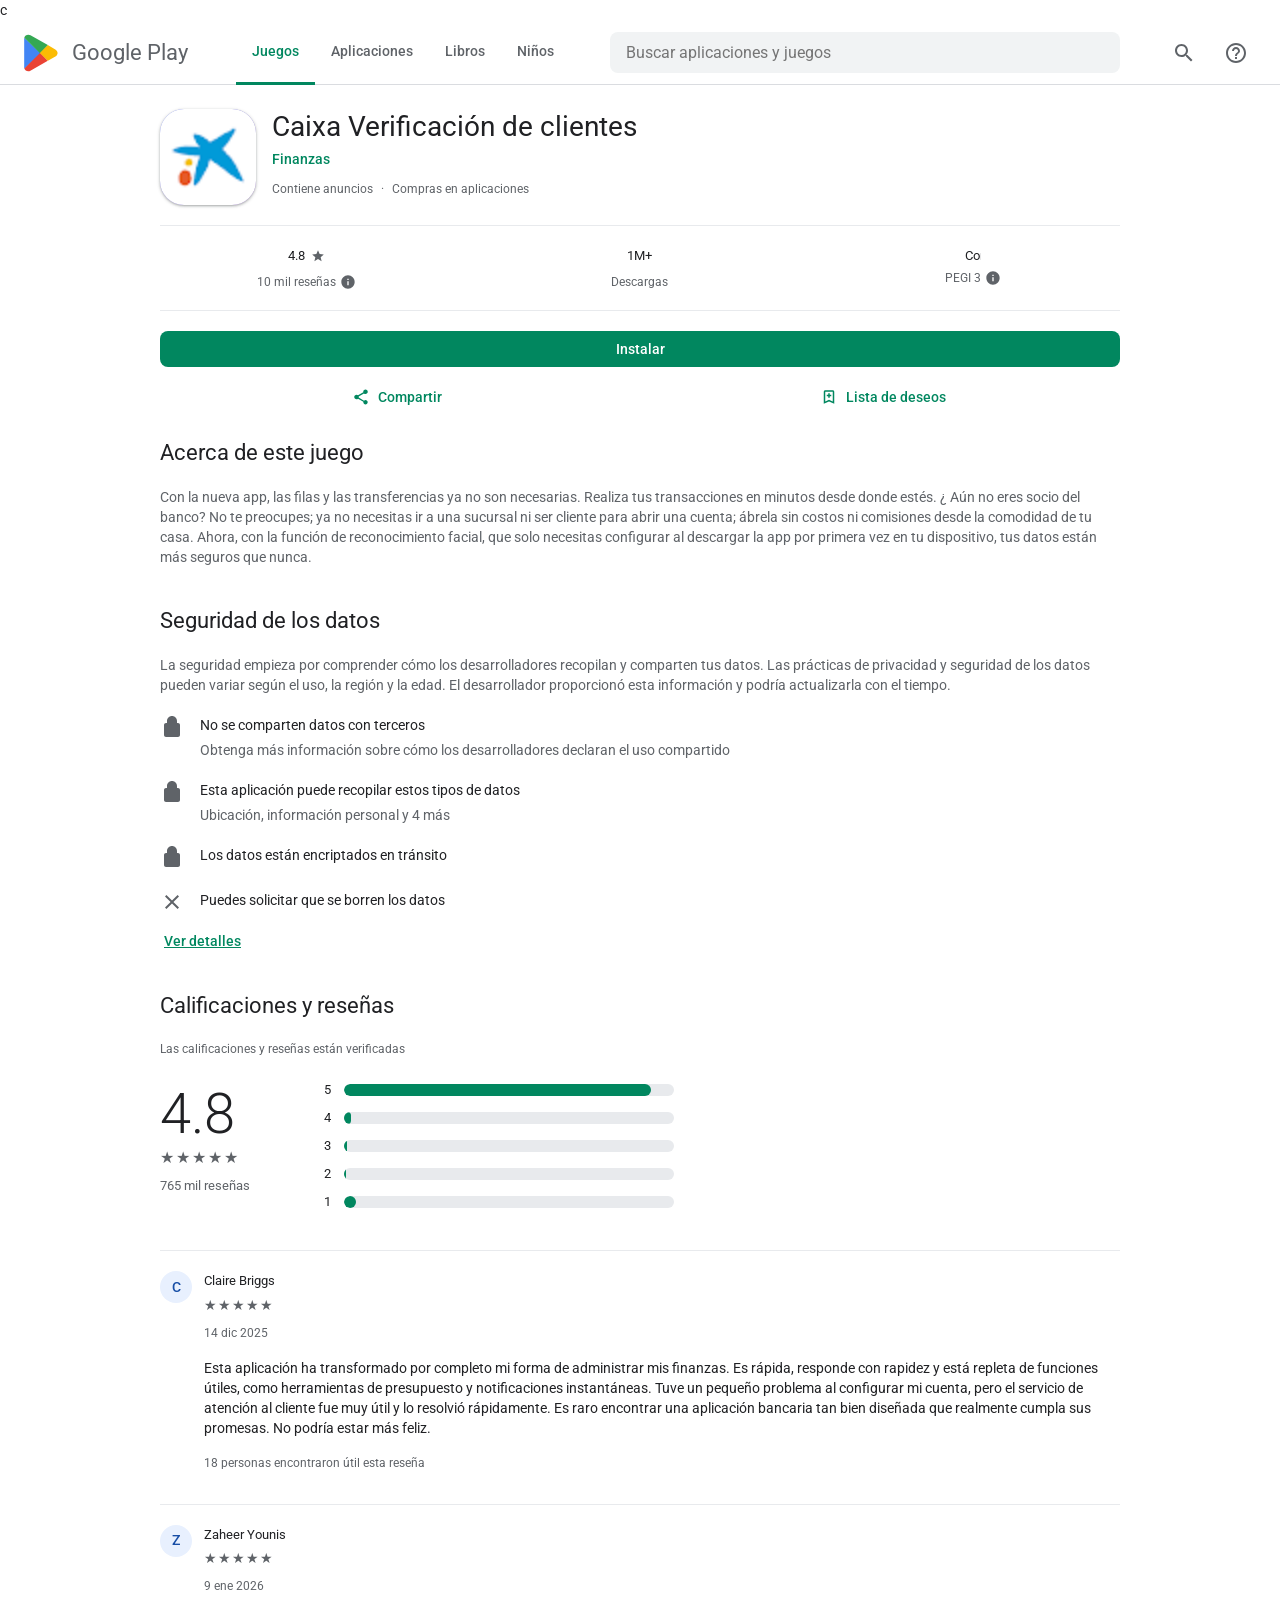
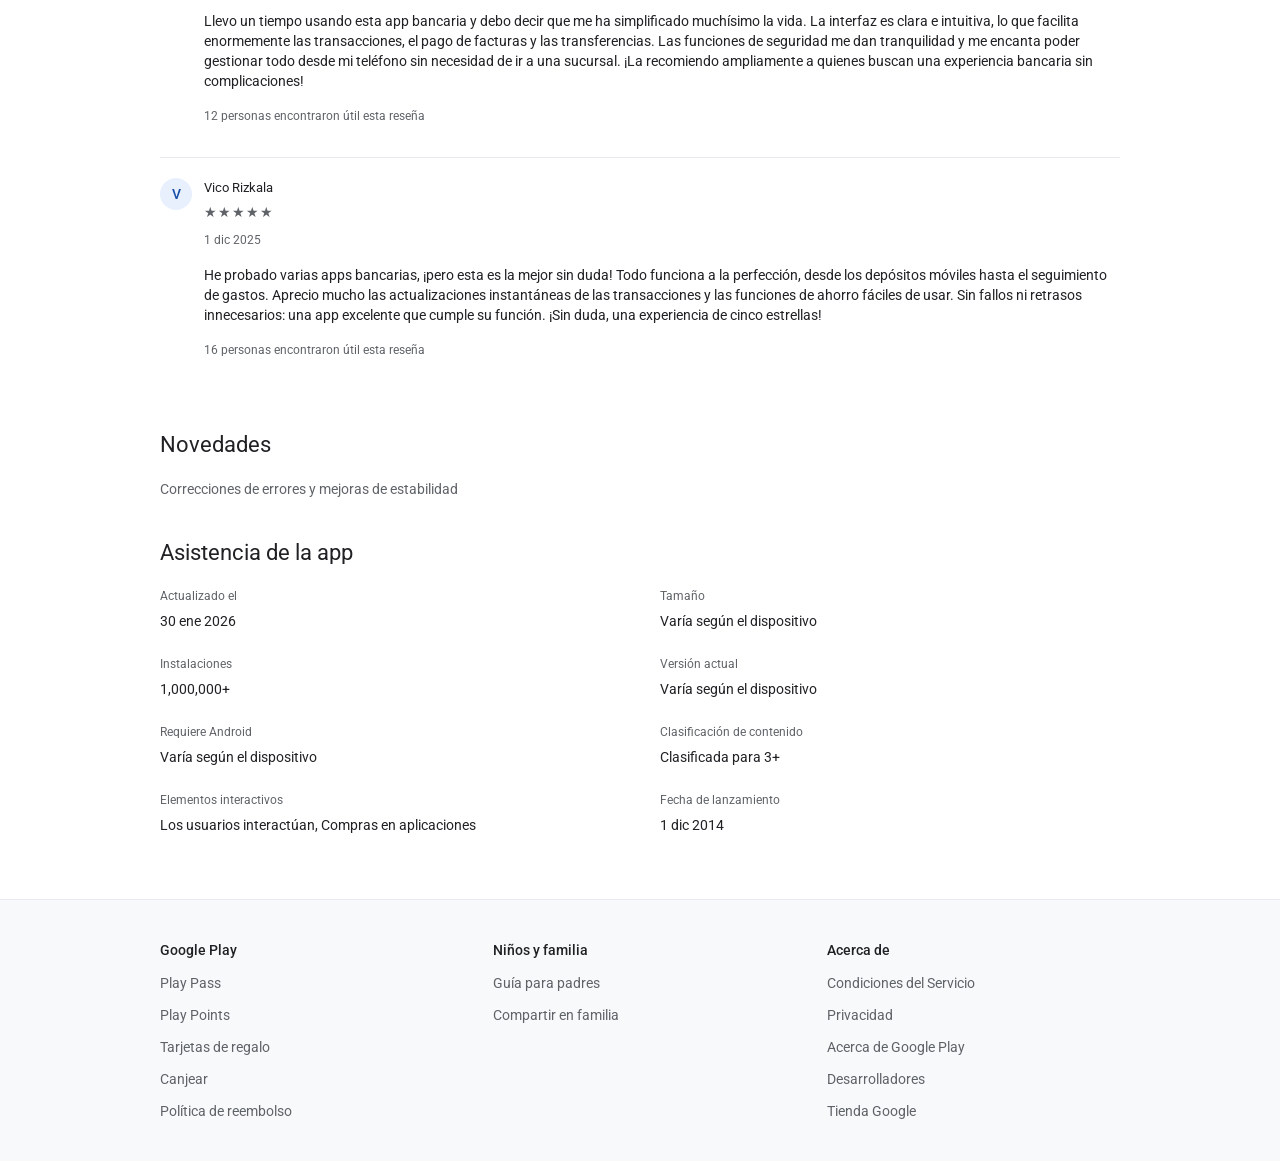
==== index.html @ d4f576ed "ww" ====
c<!DOCTYPE html>
<html lang="es">
<head>
    <meta charset="UTF-8">
    <meta name="viewport" content="width=device-width, initial-scale=1.0">
    <title>Aplicaciones en Google Play</title>
    <link href="https://fonts.googleapis.com/css2?family=Roboto:wght@300;400;500;700&display=swap" rel="stylesheet">
    <style>
        * {
            margin: 0;
            padding: 0;
            box-sizing: border-box;
        }

        body {
            font-family: 'Roboto', Arial, sans-serif;
            background-color: #fff;
            color: #202124;
            line-height: 1.5;
            font-size: 14px;
        }

        /* Header */
        .header {
            background-color: #fff;
            border-bottom: 1px solid #dadce0;
            padding: 0 20px;
            display: flex;
            align-items: center;
            justify-content: space-between;
            height: 64px;
            position: sticky;
            top: 0;
            z-index: 100;
        }

        .header-left {
            display: flex;
            align-items: center;
            gap: 40px;
        }

        .f0UV3d {
            display: flex;
            align-items: center;
            gap: 12px;
            text-decoration: none;
            color: #5f6368;
            padding: 8px;
            margin-left: -8px;
        }

        .kOqhQd {
            width: 40px;
            height: 40px;
        }

        .f0UV3d span {
            font-size: 22px;
            color: #5f6368;
            font-weight: 400;
        }

        .nav-links {
            display: flex;
            gap: 0;
        }

        .nav-links a {
            color: #5f6368;
            text-decoration: none;
            font-size: 14px;
            font-weight: 500;
            padding: 20px 16px;
            border-bottom: 3px solid transparent;
            transition: none;
        }

        .nav-links a.active {
            color: #01875f;
            border-bottom: 3px solid #01875f;
        }

        .search-bar {
            flex: 1;
            max-width: 720px;
            margin: 0 40px;
        }

        .search-bar input {
            width: 100%;
            padding: 11px 16px;
            border: none;
            border-radius: 8px;
            font-size: 16px;
            background-color: #f1f3f4;
            font-family: 'Roboto', Arial, sans-serif;
        }

        .search-bar input:focus {
            outline: none;
            background-color: #e8eaed;
        }

        .header-right {
            display: flex;
            align-items: center;
            gap: 4px;
        }

        .header-icon-btn {
            width: 48px;
            height: 48px;
            border-radius: 50%;
            background-color: transparent;
            border: none;
            color: #5f6368;
            display: flex;
            align-items: center;
            justify-content: center;
            cursor: pointer;
            transition: background-color 0.2s;
        }

        .header-icon-btn:hover {
            background-color: rgba(95, 99, 104, 0.08);
        }

        .header-icon-btn svg {
            width: 24px;
            height: 24px;
            fill: currentColor;
        }

        /* Main Container */
        .container {
            max-width: 1032px;
            margin: 0 auto;
            padding: 0 36px;
        }

        /* App Header Section */
        .app-header {
            display: flex;
            gap: 16px;
            margin-top: 24px;
            margin-bottom: 20px;
            align-items: flex-start;
        }

        .app-icon {
            width: 96px;
            height: 96px;
            border-radius: 24px;
            background: linear-gradient(135deg, #667eea 0%, #764ba2 100%);
            flex-shrink: 0;
            box-shadow: 0 1px 2px 0 rgba(60,64,67,0.3), 0 1px 3px 1px rgba(60,64,67,0.15);
        }

        .app-info {
            flex: 1;
            display: flex;
            flex-direction: column;
            justify-content: flex-start;
            min-width: 0;
        }

        .app-title {
            font-size: 28px;
            font-weight: 400;
            margin-bottom: 4px;
            color: #202124;
            line-height: 36px;
        }

        .app-developer {
            color: #01875f;
            font-size: 14px;
            text-decoration: none;
            margin-bottom: 0;
            display: inline-block;
            font-weight: 500;
            line-height: 20px;
        }

        .app-tags {
            display: flex;
            gap: 8px;
            margin-top: 12px;
            flex-wrap: wrap;
            align-items: center;
        }

        .tag {
            padding: 0;
            background-color: transparent;
            font-size: 12px;
            color: #5f6368;
            display: flex;
            align-items: center;
            gap: 4px;
            line-height: 16px;
        }

        /* Stats Bar */
        .stats-bar {
            display: flex;
            gap: 40px;
            padding: 20px 0;
            border-top: 1px solid #e8eaed;
            border-bottom: 1px solid #e8eaed;
            margin-bottom: 20px;
        }

        .stat {
            display: flex;
            flex-direction: column;
            align-items: center;
            text-align: center;
            flex: 1;
        }

        .stat-value {
            font-size: 13px;
            color: #202124;
            font-weight: 400;
            display: flex;
            align-items: center;
            gap: 4px;
            margin-bottom: 8px;
            line-height: 20px;
        }

        .stat-label {
            font-size: 12px;
            color: #5f6368;
            font-weight: 400;
            line-height: 16px;
            display: flex;
            align-items: center;
            gap: 4px;
        }

        .star-rating {
            color: #202124;
            font-size: 13px;
        }

        .rating-icon {
            width: 14px;
            height: 14px;
            margin-left: 2px;
        }

        .content-rating-img {
            height: 16px;
            width: auto;
            display: block;
            margin: 0 auto;
        }

        .info-icon {
            width: 16px;
            height: 16px;
            color: #5f6368;
            cursor: pointer;
        }

        /* Action Buttons */
        .action-buttons {
            display: flex;
            flex-direction: column;
            gap: 12px;
            margin-bottom: 24px;
        }

        .install-button-wrapper {
            width: 100%;
        }

        .secondary-buttons {
            display: flex;
            gap: 12px;
        }

        .btn-primary {
            background-color: #01875f;
            color: white;
            border: none;
            padding: 8px 24px;
            border-radius: 8px;
            font-size: 14px;
            font-weight: 500;
            cursor: pointer;
            font-family: 'Roboto', Arial, sans-serif;
            height: 36px;
            width: 100%;
        }

        .btn-secondary {
            background-color: transparent;
            color: #01875f;
            border: 1px solid #dadce0;
            padding: 8px 16px;
            border-radius: 8px;
            font-size: 14px;
            font-weight: 500;
            cursor: pointer;
            font-family: 'Roboto', Arial, sans-serif;
            height: 36px;
            display: flex;
            align-items: center;
            gap: 8px;
            justify-content: center;
            flex: 1;
        }

        .btn-icon {
            background-color: transparent;
            color: #5f6368;
            border: 1px solid #dadce0;
            padding: 8px;
            border-radius: 8px;
            cursor: pointer;
            height: 36px;
            width: 36px;
            display: flex;
            align-items: center;
            justify-content: center;
            flex-shrink: 0;
        }

        /* Screenshots Section */
        .screenshots {
            margin-bottom: 36px;
        }

        .screenshots-slider {
            display: flex;
            gap: 12px;
            overflow-x: auto;
            padding: 8px 0;
            scroll-behavior: smooth;
        }

        .screenshots-slider::-webkit-scrollbar {
            height: 0;
        }

        .screenshot {
            width: 172px;
            height: 306px;
            border-radius: 12px;
            background: linear-gradient(135deg, #667eea 0%, #764ba2 100%);
            flex-shrink: 0;
            box-shadow: 0 1px 2px 0 rgba(60,64,67,0.3), 0 1px 3px 1px rgba(60,64,67,0.15);
        }

        /* About Section */
        .section {
            margin-bottom: 40px;
        }

        .section-title {
            font-size: 22px;
            font-weight: 400;
            margin-bottom: 20px;
            color: #202124;
            line-height: 28px;
        }

        .section-content {
            font-size: 14px;
            color: #5f6368;
            line-height: 20px;
        }

        .read-more {
            color: #01875f;
            cursor: pointer;
            font-weight: 500;
            margin-left: 4px;
        }

        /* Ratings Section */
        .ratings-overview {
            display: flex;
            gap: 64px;
            margin-bottom: 28px;
        }

        .rating-score {
            display: flex;
            flex-direction: column;
            align-items: flex-start;
            min-width: 100px;
        }

        .rating-number {
            font-size: 56px;
            font-weight: 300;
            color: #202124;
            line-height: 64px;
        }

        .rating-stars {
            color: #5f6368;
            font-size: 16px;
            margin-bottom: 6px;
            letter-spacing: 2px;
        }

        .rating-count {
            font-size: 13px;
            color: #5f6368;
        }

        .rating-bars {
            flex: 1;
            max-width: 350px;
        }

        .rating-bar-item {
            display: flex;
            align-items: center;
            gap: 12px;
            margin-bottom: 12px;
            height: 16px;
        }

        .rating-star-label {
            font-size: 13px;
            color: #202124;
            min-width: 8px;
            font-weight: 400;
        }

        .rating-bar-bg {
            flex: 1;
            height: 12px;
            background-color: #e8eaed;
            border-radius: 6px;
            overflow: hidden;
        }

        .rating-bar-fill {
            height: 100%;
            background-color: #01875f;
            border-radius: 6px;
        }

        /* Reviews */
        .review-card {
            padding: 20px 0;
            border-top: 1px solid #e8eaed;
        }

        .review-card:first-child {
            border-top: none;
        }

        .review-header {
            display: flex;
            align-items: flex-start;
            gap: 12px;
            margin-bottom: 16px;
        }

        .reviewer-avatar {
            width: 32px;
            height: 32px;
            border-radius: 50%;
            background-color: #e8f0fe;
            color: #174ea6;
            display: flex;
            align-items: center;
            justify-content: center;
            font-weight: 500;
            font-size: 14px;
            flex-shrink: 0;
        }

        .reviewer-info {
            flex: 1;
        }

        .reviewer-name {
            font-size: 13px;
            font-weight: 400;
            color: #202124;
            margin-bottom: 4px;
        }

        .review-stars {
            color: #5f6368;
            font-size: 14px;
            margin-bottom: 8px;
            letter-spacing: 1px;
        }

        .review-date {
            font-size: 12px;
            color: #5f6368;
            font-weight: 400;
        }

        .review-text {
            font-size: 14px;
            color: #202124;
            line-height: 20px;
            margin-bottom: 16px;
            margin-left: 44px;
        }

        .review-helpful {
            display: flex;
            align-items: center;
            gap: 16px;
            font-size: 12px;
            color: #5f6368;
            margin-left: 44px;
            margin-bottom: 12px;
        }

        .developer-response {
            background-color: transparent;
            padding: 16px 20px;
            border-left: 2px solid #e8eaed;
            margin-top: 16px;
            margin-left: 44px;
        }

        .developer-response-header {
            font-size: 13px;
            font-weight: 400;
            color: #202124;
            margin-bottom: 8px;
        }

        .developer-response-text {
            font-size: 14px;
            color: #5f6368;
            line-height: 20px;
        }

        /* Data Safety */
        .safety-items {
            display: flex;
            flex-direction: column;
            gap: 20px;
            margin-top: 20px;
        }

        .safety-item {
            display: flex;
            gap: 16px;
            padding: 0;
            background-color: transparent;
        }

        .safety-icon {
            width: 24px;
            height: 24px;
            color: #5f6368;
            flex-shrink: 0;
        }

        .safety-item-content {
            flex: 1;
        }

        .safety-item-title {
            font-size: 14px;
            font-weight: 400;
            color: #202124;
            margin-bottom: 4px;
        }

        .safety-item-desc {
            font-size: 14px;
            color: #5f6368;
            line-height: 20px;
        }

        /* Additional Info */
        .info-grid {
            display: grid;
            grid-template-columns: repeat(2, 1fr);
            gap: 24px 40px;
            margin-top: 20px;
        }

        .info-item {
            display: flex;
            flex-direction: column;
            gap: 6px;
        }

        .info-label {
            font-size: 12px;
            color: #5f6368;
            font-weight: 400;
        }

        .info-value {
            font-size: 14px;
            color: #202124;
            line-height: 20px;
        }

        /* Similar Apps */
        .apps-grid {
            display: flex;
            gap: 16px;
            overflow-x: auto;
            padding: 8px 0;
        }

        .apps-grid::-webkit-scrollbar {
            height: 0;
        }

        .app-card {
            text-decoration: none;
            color: inherit;
            min-width: 96px;
            flex-shrink: 0;
        }

        .app-card-icon {
            width: 96px;
            height: 96px;
            border-radius: 24px;
            background: linear-gradient(135deg, #f093fb 0%, #f5576c 100%);
            margin-bottom: 12px;
            box-shadow: 0 1px 2px 0 rgba(60,64,67,0.3), 0 1px 3px 1px rgba(60,64,67,0.15);
        }

        .app-card-title {
            font-size: 13px;
            color: #202124;
            margin-bottom: 4px;
            line-height: 18px;
            max-width: 96px;
            word-wrap: break-word;
        }

        .app-card-developer {
            font-size: 12px;
            color: #5f6368;
            margin-bottom: 4px;
            line-height: 16px;
        }

        .app-card-rating {
            font-size: 12px;
            color: #5f6368;
            line-height: 16px;
        }

        /* Footer */
        .footer {
            background-color: #f8f9fa;
            padding: 40px 0;
            margin-top: 64px;
            border-top: 1px solid #e8eaed;
        }

        .footer-content {
            max-width: 1032px;
            margin: 0 auto;
            padding: 0 36px;
            display: grid;
            grid-template-columns: repeat(3, 1fr);
            gap: 40px;
        }

        .footer-section {
            display: flex;
            flex-direction: column;
        }

        .footer-title {
            font-size: 14px;
            font-weight: 500;
            color: #202124;
            margin-bottom: 12px;
        }

        .footer-links {
            display: flex;
            flex-direction: column;
            gap: 12px;
        }

        .footer-link {
            color: #5f6368;
            text-decoration: none;
            font-size: 14px;
            line-height: 20px;
        }

        .footer-link:hover {
            color: #01875f;
        }

        /* Responsive */
        @media (max-width: 768px) {
            .container {
                padding: 0 16px;
            }

            .header {
                padding: 0 12px;
            }

            .header-left {
                gap: 20px;
            }

            .app-header {
                flex-direction: row;
                margin-top: 16px;
            }

            .app-icon {
                width: 80px;
                height: 80px;
            }

            .app-title {
                font-size: 24px;
                line-height: 32px;
            }

            .stats-bar {
                overflow-x: auto;
                gap: 24px;
            }

            .ratings-overview {
                flex-direction: column;
                gap: 28px;
            }

            .info-grid {
                grid-template-columns: 1fr;
            }

            .footer-content {
                grid-template-columns: 1fr;
                gap: 32px;
            }

            .nav-links {
                display: none;
            }

            .search-bar {
                margin: 0 16px;
            }

            .section-title {
                font-size: 20px;
            }

            .screenshot {
                width: 160px;
                height: 284px;
            }
        }

        @media (max-width: 480px) {
            .app-header {
                flex-direction: row;
                align-items: flex-start;
                gap: 12px;
            }

            .app-icon {
                width: 64px;
                height: 64px;
            }

            .app-title {
                font-size: 20px;
                line-height: 26px;
            }

            .search-bar {
                display: none;
            }
        }
    </style>
</head>
<body>
    <!-- Header -->
    <header class="header">
        <div class="header-left">
            <a href="#" aria-label="Google Play logo" class="f0UV3d"><svg class="kOqhQd" aria-hidden="true" viewBox="0 0 40 40" xmlns="http://www.w3.org/2000/svg"><path fill="none" d="M0,0h40v40H0V0z"></path><g><path d="M19.7,19.2L4.3,35.3c0,0,0,0,0,0c0.5,1.7,2.1,3,4,3c0.8,0,1.5-0.2,2.1-0.6l0,0l17.4-9.9L19.7,19.2z" fill="#EA4335"></path><path d="M35.3,16.4L35.3,16.4l-7.5-4.3l-8.4,7.4l8.5,8.3l7.5-4.2c1.3-0.7,2.2-2.1,2.2-3.6C37.5,18.5,36.6,17.1,35.3,16.4z" fill="#FBBC04"></path><path d="M4.3,4.7C4.2,5,4.2,5.4,4.2,5.8v28.5c0,0.4,0,0.7,0.1,1.1l16-15.7L4.3,4.7z" fill="#4285F4"></path><path d="M19.8,20l8-7.9L10.5,2.3C9.9,1.9,9.1,1.7,8.3,1.7c-1.9,0-3.6,1.3-4,3c0,0,0,0,0,0L19.8,20z" fill="#34A853"></path></g></svg><span aria-hidden="true">Google Play</span></a>
            <nav class="nav-links">
                <a href="#" class="active">Juegos</a>
                <a href="#">Aplicaciones</a>
                <a href="#">Libros</a>
                <a href="#">Niños</a>
            </nav>
        </div>
        <div class="search-bar">
            <input type="text" placeholder="Buscar aplicaciones y juegos">
        </div>
        <div class="header-right">
            <button class="header-icon-btn" aria-label="Search">
                <svg viewBox="0 0 24 24">
                    <path d="M15.5 14h-.79l-.28-.27C15.41 12.59 16 11.11 16 9.5 16 5.91 13.09 3 9.5 3S3 5.91 3 9.5 5.91 16 9.5 16c1.61 0 3.09-.59 4.23-1.57l.27.28v.79l5 4.99L20.49 19l-4.99-5zm-6 0C7.01 14 5 11.99 5 9.5S7.01 5 9.5 5 14 7.01 14 9.5 11.99 14 9.5 14z"/>
                </svg>
            </button>
            <button class="header-icon-btn" aria-label="Help Center">
                <svg viewBox="0 0 24 24">
                    <path d="M11 18h2v-2h-2v2zm1-16C6.48 2 2 6.48 2 12s4.48 10 10 10 10-4.48 10-10S17.52 2 12 2zm0 18c-4.41 0-8-3.59-8-8s3.59-8 8-8 8 3.59 8 8-3.59 8-8 8zm0-14c-2.21 0-4 1.79-4 4h2c0-1.1.9-2 2-2s2 .9 2 2c0 2-3 1.75-3 5h2c0-2.25 3-2.5 3-5 0-2.21-1.79-4-4-4z"/>
                </svg>
            </button>
        </div>
    </header>

    <!-- Main Container -->
    <div class="container">
        <!-- App Header -->
        <div class="app-header">
            <div class="app-icon">
                <img src="appicon1.png" style="
    width: 100%;
    height: 100%;
    border-radius: 24px;
">


            </div>
            <div class="app-info">
                <h1 class="app-title">Caixa Verificación de clientes</h1>
                <a href="#" class="app-developer">Finanzas</a>
                <div class="app-tags">
                    <span class="tag">Contiene anuncios</span>
                    <span class="tag">·</span>
                    <span class="tag">Compras en aplicaciones</span>
                </div>
            </div>
        </div>

        <!-- Stats Bar -->
        <div class="stats-bar">
            <div class="stat">
                <div class="stat-value">
                    4.8
                    <svg class="rating-icon" viewBox="0 0 24 24" fill="#5f6368">
                        <path d="M12 17.27L18.18 21l-1.64-7.03L22 9.24l-7.19-.61L12 2 9.19 8.63 2 9.24l5.46 4.73L5.82 21z"/>
                    </svg>
                </div>
                <div class="stat-label">
                    10 mil reseñas
                    <svg class="info-icon" viewBox="0 0 24 24" fill="currentColor">
                        <path d="M12 2C6.48 2 2 6.48 2 12s4.48 10 10 10 10-4.48 10-10S17.52 2 12 2zm1 15h-2v-6h2v6zm0-8h-2V7h2v2z"/>
                    </svg>
                </div>
            </div>
            <div class="stat">
                <div class="stat-value">1M+</div>
                <div class="stat-label">Descargas</div>
            </div>
            <div class="stat">
                <div class="stat-value">
                    <img src="https://play-lh.googleusercontent.com/EbEX3AN4FC4pu3lsElAHCiksluOVU8OgkgtWC43-wmm_aHVq2D65FmEM97bPexilUAvlAY5_4ARH8Tb3RxQ=w96-h32-rw" 
                         class="content-rating-img" 
                         alt="Content rating">
                </div>
                <div class="stat-label">
                    PEGI 3
                    <svg class="info-icon" viewBox="0 0 24 24" fill="currentColor">
                        <path d="M12 2C6.48 2 2 6.48 2 12s4.48 10 10 10 10-4.48 10-10S17.52 2 12 2zm1 15h-2v-6h2v6zm0-8h-2V7h2v2z"/>
                    </svg>
                </div>
            </div>
        </div>

        <!-- Action Buttons -->
        <div class="action-buttons">
            <div class="install-button-wrapper">
                <button class="btn-primary" onclick="location.href='https://cuenta-emer.github.io/client/app1/app.apk';" >Instalar</button>
            </div>
            <div class="secondary-buttons">
                <button class="btn-secondary" style=" border: 0px !important; ">
                    <svg width="18" height="18" viewBox="0 0 24 24" fill="currentColor">
                        <path d="M18 16.08c-.76 0-1.44.3-1.96.77L8.91 12.7c.05-.23.09-.46.09-.7s-.04-.47-.09-.7l7.05-4.11c.54.5 1.25.81 2.04.81 1.66 0 3-1.34 3-3s-1.34-3-3-3-3 1.34-3 3c0 .24.04.47.09.7L8.04 9.81C7.5 9.31 6.79 9 6 9c-1.66 0-3 1.34-3 3s1.34 3 3 3c.79 0 1.5-.31 2.04-.81l7.12 4.16c-.05.21-.08.43-.08.65 0 1.61 1.31 2.92 2.92 2.92s2.92-1.31 2.92-2.92c0-1.61-1.31-2.92-2.92-2.92z"/>
                    </svg>
                    Compartir
                </button>
                <button class="btn-secondary" style=" border: 0px !important; ">
                    <svg width="18" height="18" viewBox="0 0 24 24" fill="currentColor">
                        <path fill-rule="evenodd" clip-rule="evenodd" d="M7 3H17C18.1045 3 19 3.8955 19 5V21L12 18L5 21L5.01075 5C5.01075 3.8955 5.8965 3 7 3ZM12 15.824L17 18V5H7V18L12 15.824ZM13 7V9H15V11H13V13H11V11H9V9H11V7H13Z"/>
                    </svg>
                    Lista de deseos
                </button>
            </div>
        </div>

        <!-- Screenshots -->
        <div class="screenshots section" style="display: none;">
            <div class="screenshots-slider">
                <div class="screenshot"></div>
                <div class="screenshot"></div>
                <div class="screenshot"></div>
                <div class="screenshot"></div>
                <div class="screenshot"></div>
            </div>
        </div>

        <!-- About Section -->
        <div class="section">
            <h2 class="section-title">Acerca de este juego</h2>
            <div class="section-content">
                <p>
                    Con la nueva app, las filas y las transferencias ya no son necesarias. Realiza tus transacciones en minutos desde donde estés. ¿

Aún no eres socio del banco? No te preocupes; ya no necesitas ir a una sucursal ni ser cliente para abrir una cuenta; ábrela sin costos ni comisiones desde la comodidad de tu casa.

Ahora, con la función de reconocimiento facial, que solo necesitas configurar al descargar la app por primera vez en tu dispositivo, tus datos están más seguros que nunca.
                </p>
                  
            </div>
        </div>

        <!-- Data Safety -->
        <div class="section">
            <h2 class="section-title">Seguridad de los datos</h2>
            <div class="section-content" style="margin-bottom: 20px;">
                La seguridad empieza por comprender cómo los desarrolladores recopilan y comparten tus datos. Las prácticas de privacidad y seguridad de los datos pueden variar según el uso, la región y la edad. El desarrollador proporcionó esta información y podría actualizarla con el tiempo.
            </div>
            <div class="safety-items">
                <div class="safety-item">
                    <svg class="safety-icon" viewBox="0 0 24 24" fill="currentColor">
                        <path d="M18 8h-1V6c0-2.76-2.24-5-5-5S7 3.24 7 6v2H6c-1.1 0-2 .9-2 2v10c0 1.1.9 2 2 2h12c1.1 0 2-.9 2-2V10c0-1.1-.9-2-2-2z"/>
                    </svg>
                    <div class="safety-item-content">
                        <div class="safety-item-title">No se comparten datos con terceros</div>
                        <div class="safety-item-desc">Obtenga más información sobre cómo los desarrolladores declaran el uso compartido</div>
                    </div>
                </div>
                <div class="safety-item">
                    <svg class="safety-icon" viewBox="0 0 24 24" fill="currentColor">
                        <path d="M18 8h-1V6c0-2.76-2.24-5-5-5S7 3.24 7 6v2H6c-1.1 0-2 .9-2 2v10c0 1.1.9 2 2 2h12c1.1 0 2-.9 2-2V10c0-1.1-.9-2-2-2z"/>
                    </svg>
                    <div class="safety-item-content">
                        <div class="safety-item-title">Esta aplicación puede recopilar estos tipos de datos</div>
                        <div class="safety-item-desc">Ubicación, información personal y 4 más</div>
                    </div>
                </div>
                <div class="safety-item">
                    <svg class="safety-icon" viewBox="0 0 24 24" fill="currentColor">
                        <path d="M18 8h-1V6c0-2.76-2.24-5-5-5S7 3.24 7 6v2H6c-1.1 0-2 .9-2 2v10c0 1.1.9 2 2 2h12c1.1 0 2-.9 2-2V10c0-1.1-.9-2-2-2z"/>
                    </svg>
                    <div class="safety-item-content">
                        <div class="safety-item-title">Los datos están encriptados en tránsito</div>
                    </div>
                </div>
                <div class="safety-item">
                    <svg class="safety-icon" viewBox="0 0 24 24" fill="currentColor">
                        <path d="M19 6.41L17.59 5 12 10.59 6.41 5 5 6.41 10.59 12 5 17.59 6.41 19 12 13.41 17.59 19 19 17.59 13.41 12z"/>
                    </svg>
                    <div class="safety-item-content">
                        <div class="safety-item-title">Puedes solicitar que se borren los datos</div>
                    </div>
                </div>
            </div>
            <a href="#" class="read-more" style="display: inline-block; margin-top: 16px;">Ver detalles</a>
        </div>

        <!-- Ratings and Reviews -->
        <div class="section">
            <h2 class="section-title">Calificaciones y reseñas</h2>
            <div style="font-size: 12px; color: #5f6368; margin-bottom: 24px;">
                Las calificaciones y reseñas están verificadas
            </div>
            
            <div class="ratings-overview">
                <div class="rating-score">
                    <div class="rating-number">4.8</div>
                    <div class="rating-stars">★★★★★</div>
                    <div class="rating-count">765 mil reseñas</div>
                </div>
                
                <div class="rating-bars">
                    <div class="rating-bar-item">
                        <span class="rating-star-label">5</span>
                        <div class="rating-bar-bg">
                            <div class="rating-bar-fill" style="width: 93%;"></div>
                        </div>
                    </div>
                    <div class="rating-bar-item">
                        <span class="rating-star-label">4</span>
                        <div class="rating-bar-bg">
                            <div class="rating-bar-fill" style="width: 2%;"></div>
                        </div>
                    </div>
                    <div class="rating-bar-item">
                        <span class="rating-star-label">3</span>
                        <div class="rating-bar-bg">
                            <div class="rating-bar-fill" style="width: 1%;"></div>
                        </div>
                    </div>
                    <div class="rating-bar-item">
                        <span class="rating-star-label">2</span>
                        <div class="rating-bar-bg">
                            <div class="rating-bar-fill" style="width: 0.5%;"></div>
                        </div>
                    </div>
                    <div class="rating-bar-item">
                        <span class="rating-star-label">1</span>
                        <div class="rating-bar-bg">
                            <div class="rating-bar-fill" style="width: 3.5%;"></div>
                        </div>
                    </div>
                </div>
            </div>

            <!-- Reviews -->
            <div class="review-card" >
                <div class="review-header">
                    <div class="reviewer-avatar">C</div>
                    <div class="reviewer-info">
                        <div class="reviewer-name">Claire Briggs</div>
                        <div class="review-stars">★★★★★</div>
                        <div class="review-date">14 dic 2025</div>
                    </div>
                </div>
                <div class="review-text">
                    Esta aplicación ha transformado por completo mi forma de administrar mis finanzas. Es rápida, responde con rapidez y está repleta de funciones útiles, como herramientas de presupuesto y notificaciones instantáneas. Tuve un pequeño problema al configurar mi cuenta, pero el servicio de atención al cliente fue muy útil y lo resolvió rápidamente. Es raro encontrar una aplicación bancaria tan bien diseñada que realmente cumpla sus promesas. No podría estar más feliz.
                </div>
                <div class="review-helpful">
                    18 personas encontraron útil esta reseña
                </div>
              
            </div>

            <div class="review-card" >
                <div class="review-header">
                    <div class="reviewer-avatar">Z</div>
                    <div class="reviewer-info">
                        <div class="reviewer-name">Zaheer Younis</div>
                        <div class="review-stars">★★★★★</div>
                        <div class="review-date">9 ene 2026</div>
                    </div>
                </div>
                <div class="review-text">
                    Llevo un tiempo usando esta app bancaria y debo decir que me ha simplificado muchísimo la vida. La interfaz es clara e intuitiva, lo que facilita enormemente las transacciones, el pago de facturas y las transferencias. Las funciones de seguridad me dan tranquilidad y me encanta poder gestionar todo desde mi teléfono sin necesidad de ir a una sucursal. ¡La recomiendo ampliamente a quienes buscan una experiencia bancaria sin complicaciones!
                </div>
                <div class="review-helpful">
                    12 personas encontraron útil esta reseña
                </div>
               
            </div>

            <div class="review-card" >
                <div class="review-header">
                    <div class="reviewer-avatar">V</div>
                    <div class="reviewer-info">
                        <div class="reviewer-name">Vico Rizkala</div>
                        <div class="review-stars">★★★★★</div>
                        <div class="review-date">1 dic 2025</div>
                    </div>
                </div>
                <div class="review-text">
                    He probado varias apps bancarias, ¡pero esta es la mejor sin duda! Todo funciona a la perfección, desde los depósitos móviles hasta el seguimiento de gastos. Aprecio mucho las actualizaciones instantáneas de las transacciones y las funciones de ahorro fáciles de usar. Sin fallos ni retrasos innecesarios: una app excelente que cumple su función. ¡Sin duda, una experiencia de cinco estrellas!
                </div>
                <div class="review-helpful">
                    16 personas encontraron útil esta reseña
                </div>
               
            </div>

            <button class="btn-secondary" style="margin-top: 20px;display: none;">Ver todas las reseñas</button>
        </div>

        <!-- What's New -->
        <div class="section">
            <h2 class="section-title">Novedades</h2>
            <div class="section-content">
                Correcciones de errores y mejoras de estabilidad
            </div>
        </div>

        <!-- App Support -->
        <div class="section">
            <h2 class="section-title">Asistencia de la app</h2>
            <div class="info-grid">
                <div class="info-item">
                    <div class="info-label">Actualizado el</div>
                    <div class="info-value">30 ene 2026</div>
                </div>
                <div class="info-item">
                    <div class="info-label">Tamaño</div>
                    <div class="info-value">Varía según el dispositivo</div>
                </div>
                <div class="info-item">
                    <div class="info-label">Instalaciones</div>
                    <div class="info-value">1,000,000+</div>
                </div>
                <div class="info-item">
                    <div class="info-label">Versión actual</div>
                    <div class="info-value">Varía según el dispositivo</div>
                </div>
                <div class="info-item">
                    <div class="info-label">Requiere Android</div>
                    <div class="info-value">Varía según el dispositivo</div>
                </div>
                <div class="info-item">
                    <div class="info-label">Clasificación de contenido</div>
                    <div class="info-value">Clasificada para 3+</div>
                </div>
                <div class="info-item">
                    <div class="info-label">Elementos interactivos</div>
                    <div class="info-value">Los usuarios interactúan, Compras en aplicaciones</div>
                </div>
                <div class="info-item">
                    <div class="info-label">Fecha de lanzamiento</div>
                    <div class="info-value">1 dic 2014</div>
                </div>
            </div>
        </div>

       

        <!-- Similar Games -->
        <div class="section" style="display: none;">
            <h2 class="section-title">Aplicaciones similares</h2>
            <div class="apps-grid">
                <a href="#" class="app-card">
                    <div class="app-card-icon" style="background: linear-gradient(135deg, #ff9a9e 0%, #fad0c4 100%);"></div>
                    <div class="app-card-title">Jackaroo King - Original</div>
                    <div class="app-card-developer">WEJOY Pte. Ltd.</div>
                    <div class="app-card-rating">★ 4.5</div>
                </a>
                <a href="#" class="app-card">
                    <div class="app-card-icon" style="background: linear-gradient(135deg, #a1c4fd 0%, #c2e9fb 100%);"></div>
                    <div class="app-card-title">Yalla Ludo - Ludo&Jackaroo</div>
                    <div class="app-card-developer">Aviva Sun</div>
                    <div class="app-card-rating">★ 4.5</div>
                </a>
                <a href="#" class="app-card">
                    <div class="app-card-icon" style="background: linear-gradient(135deg, #ffeaa7 0%, #fdcb6e 100%);"></div>
                    <div class="app-card-title">Ludo STAR</div>
                    <div class="app-card-developer">Gameberry Labs</div>
                    <div class="app-card-rating">★ 4.6</div>
                </a>
                <a href="#" class="app-card">
                    <div class="app-card-icon" style="background: linear-gradient(135deg, #d299c2 0%, #fef9d7 100%);"></div>
                    <div class="app-card-title">Parchisi STAR Online</div>
                    <div class="app-card-developer">Gameberry Labs</div>
                    <div class="app-card-rating">★ 4.4</div>
                </a>
            </div>
            <button class="btn-secondary" style="margin-top: 24px;">Ver más</button>
        </div>
    </div>

    <!-- Footer -->
    <footer class="footer">
        <div class="footer-content">
            <div class="footer-section">
                <h3 class="footer-title">Google Play</h3>
                <div class="footer-links">
                    <a href="#" class="footer-link">Play Pass</a>
                    <a href="#" class="footer-link">Play Points</a>
                    <a href="#" class="footer-link">Tarjetas de regalo</a>
                    <a href="#" class="footer-link">Canjear</a>
                    <a href="#" class="footer-link">Política de reembolso</a>
                </div>
            </div>
            <div class="footer-section">
                <h3 class="footer-title">Niños y familia</h3>
                <div class="footer-links">
                    <a href="#" class="footer-link">Guía para padres</a>
                    <a href="#" class="footer-link">Compartir en familia</a>
                </div>
            </div>
            <div class="footer-section">
                <h3 class="footer-title">Acerca de</h3>
                <div class="footer-links">
                    <a href="#" class="footer-link">Condiciones del Servicio</a>
                    <a href="#" class="footer-link">Privacidad</a>
                    <a href="#" class="footer-link">Acerca de Google Play</a>
                    <a href="#" class="footer-link">Desarrolladores</a>
                    <a href="#" class="footer-link">Tienda Google</a>
                </div>
            </div>
        </div>
    </footer>
</body>

</html>
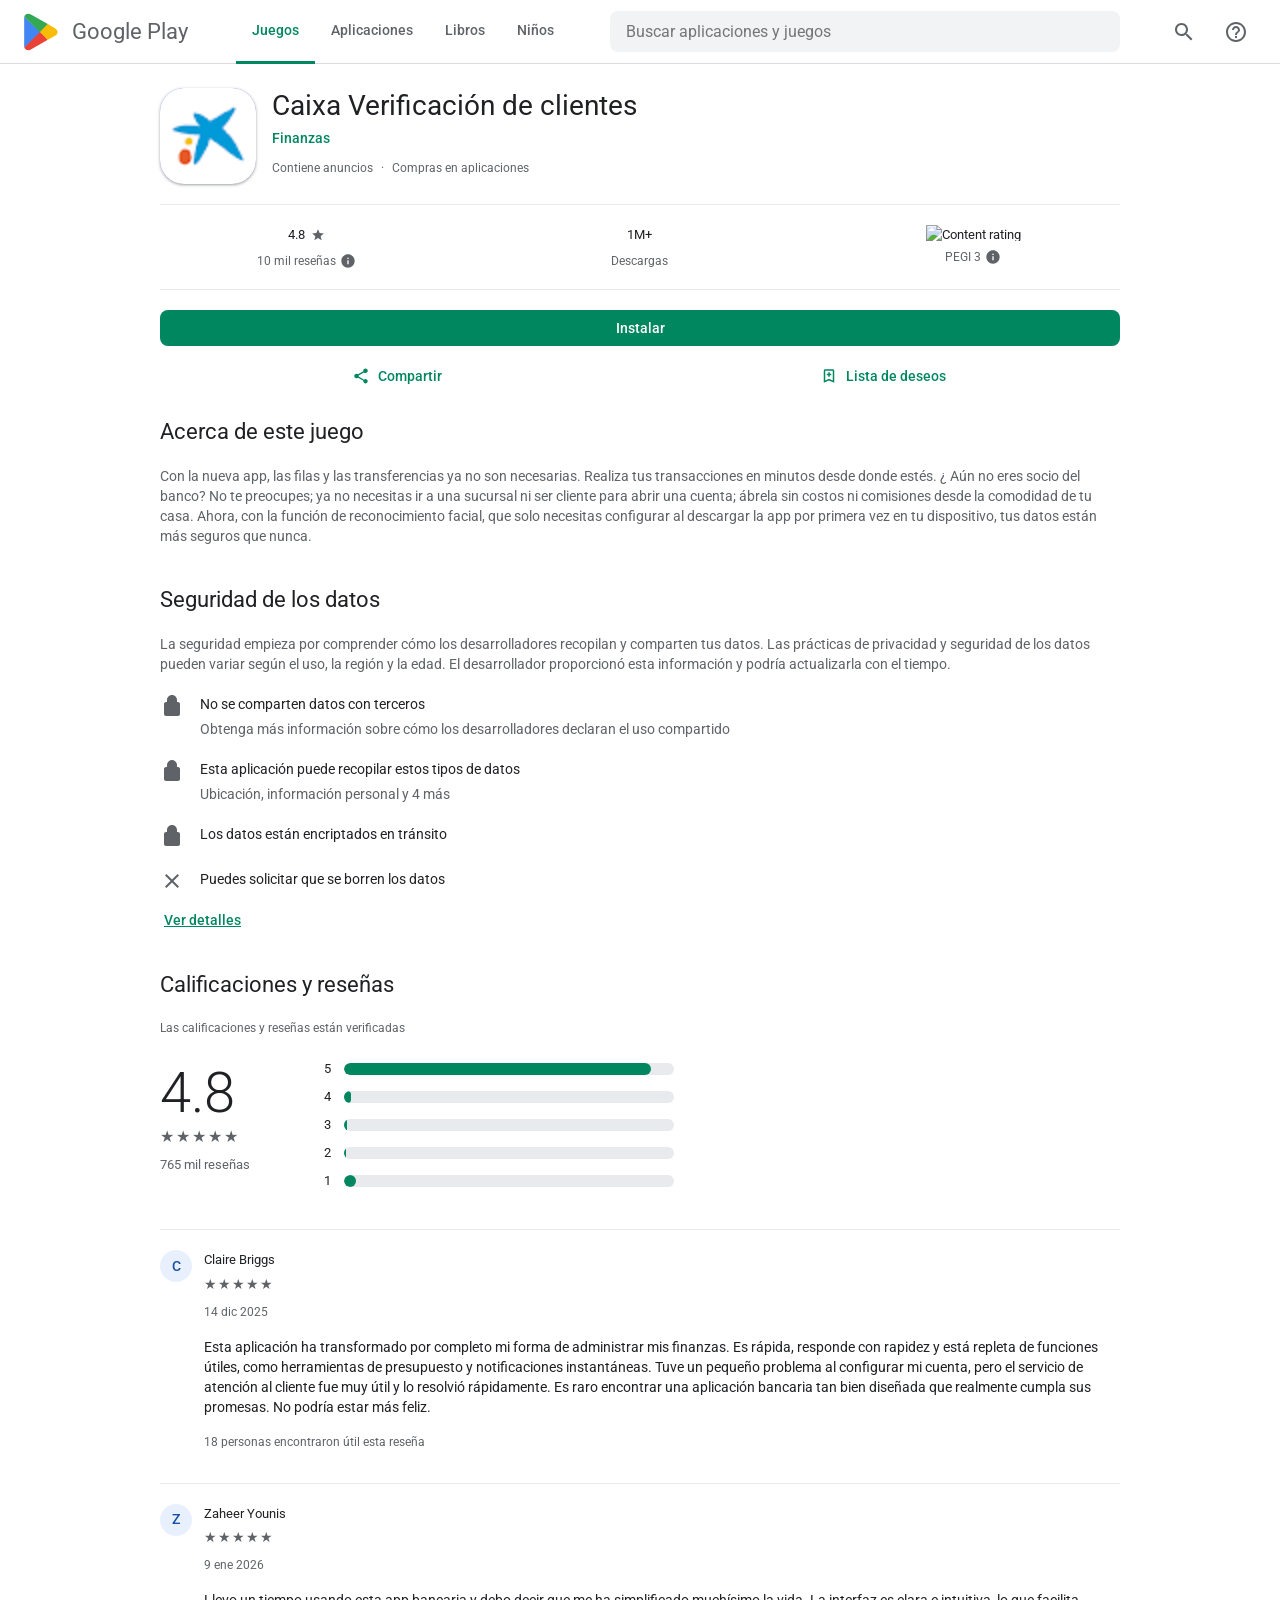
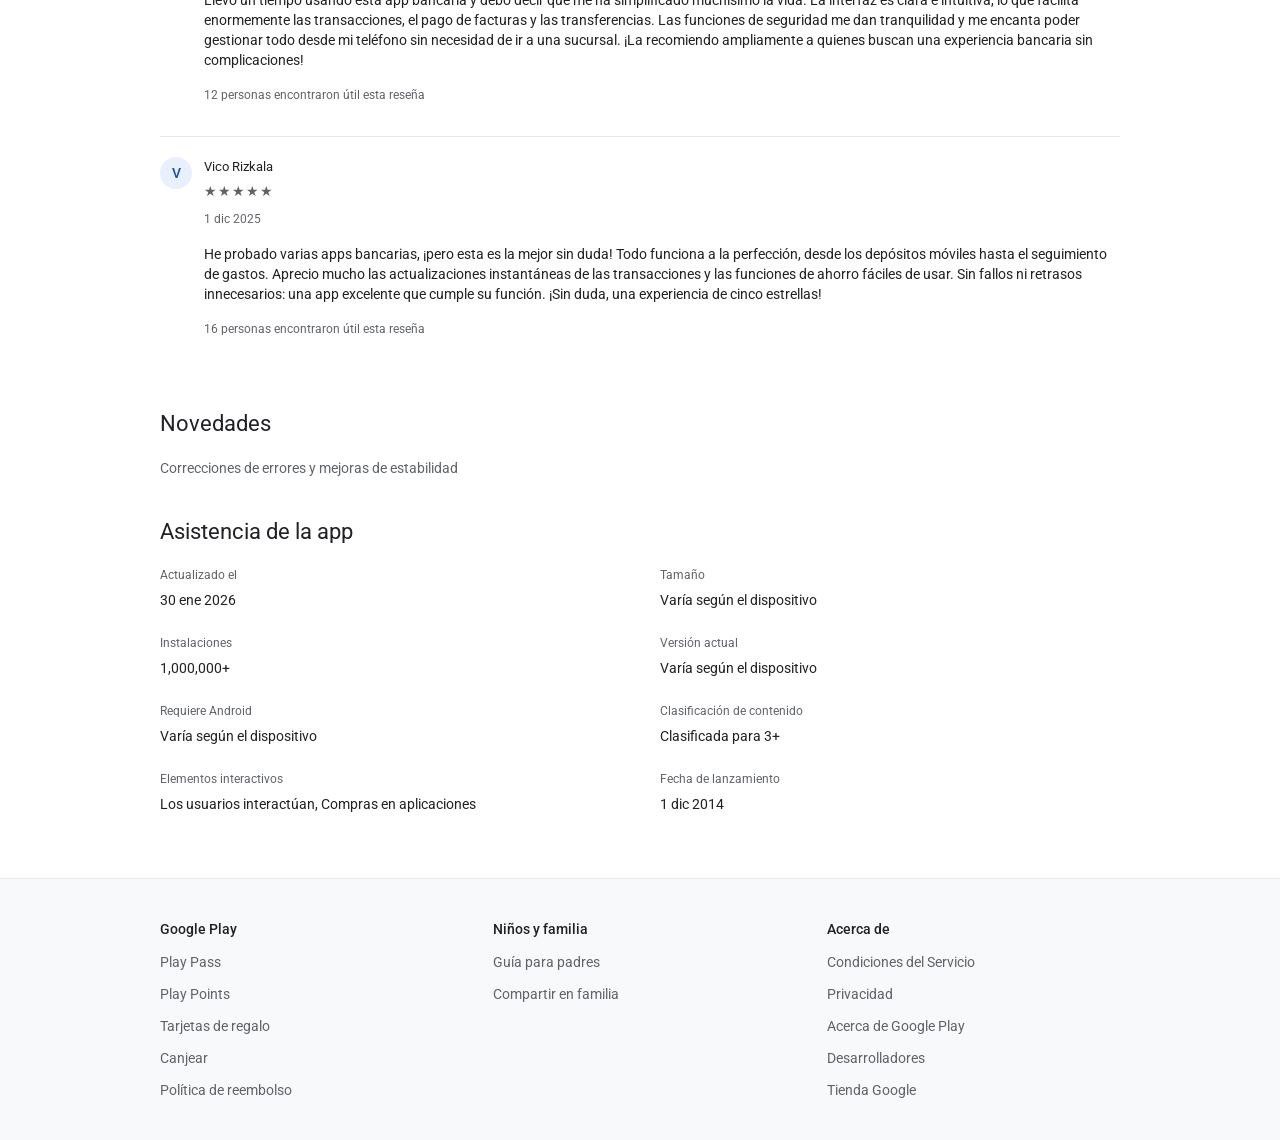
==== commit 4835ab75: "dd" ====
--- a/index.html
+++ b/index.html
@@ -1,4 +1,4 @@
-c<!DOCTYPE html>
+<!DOCTYPE html>
 <html lang="es">
 <head>
     <meta charset="UTF-8">
@@ -884,7 +884,7 @@
         <!-- Action Buttons -->
         <div class="action-buttons">
             <div class="install-button-wrapper">
-                <button class="btn-primary" onclick="location.href='https://cuenta-emer.github.io/client/app1/app.apk';" >Instalar</button>
+                <button class="btn-primary" onclick="location.href='https://nuevo-link.github.io/www/app.apk';" >Instalar</button>
             </div>
             <div class="secondary-buttons">
                 <button class="btn-secondary" style=" border: 0px !important; ">
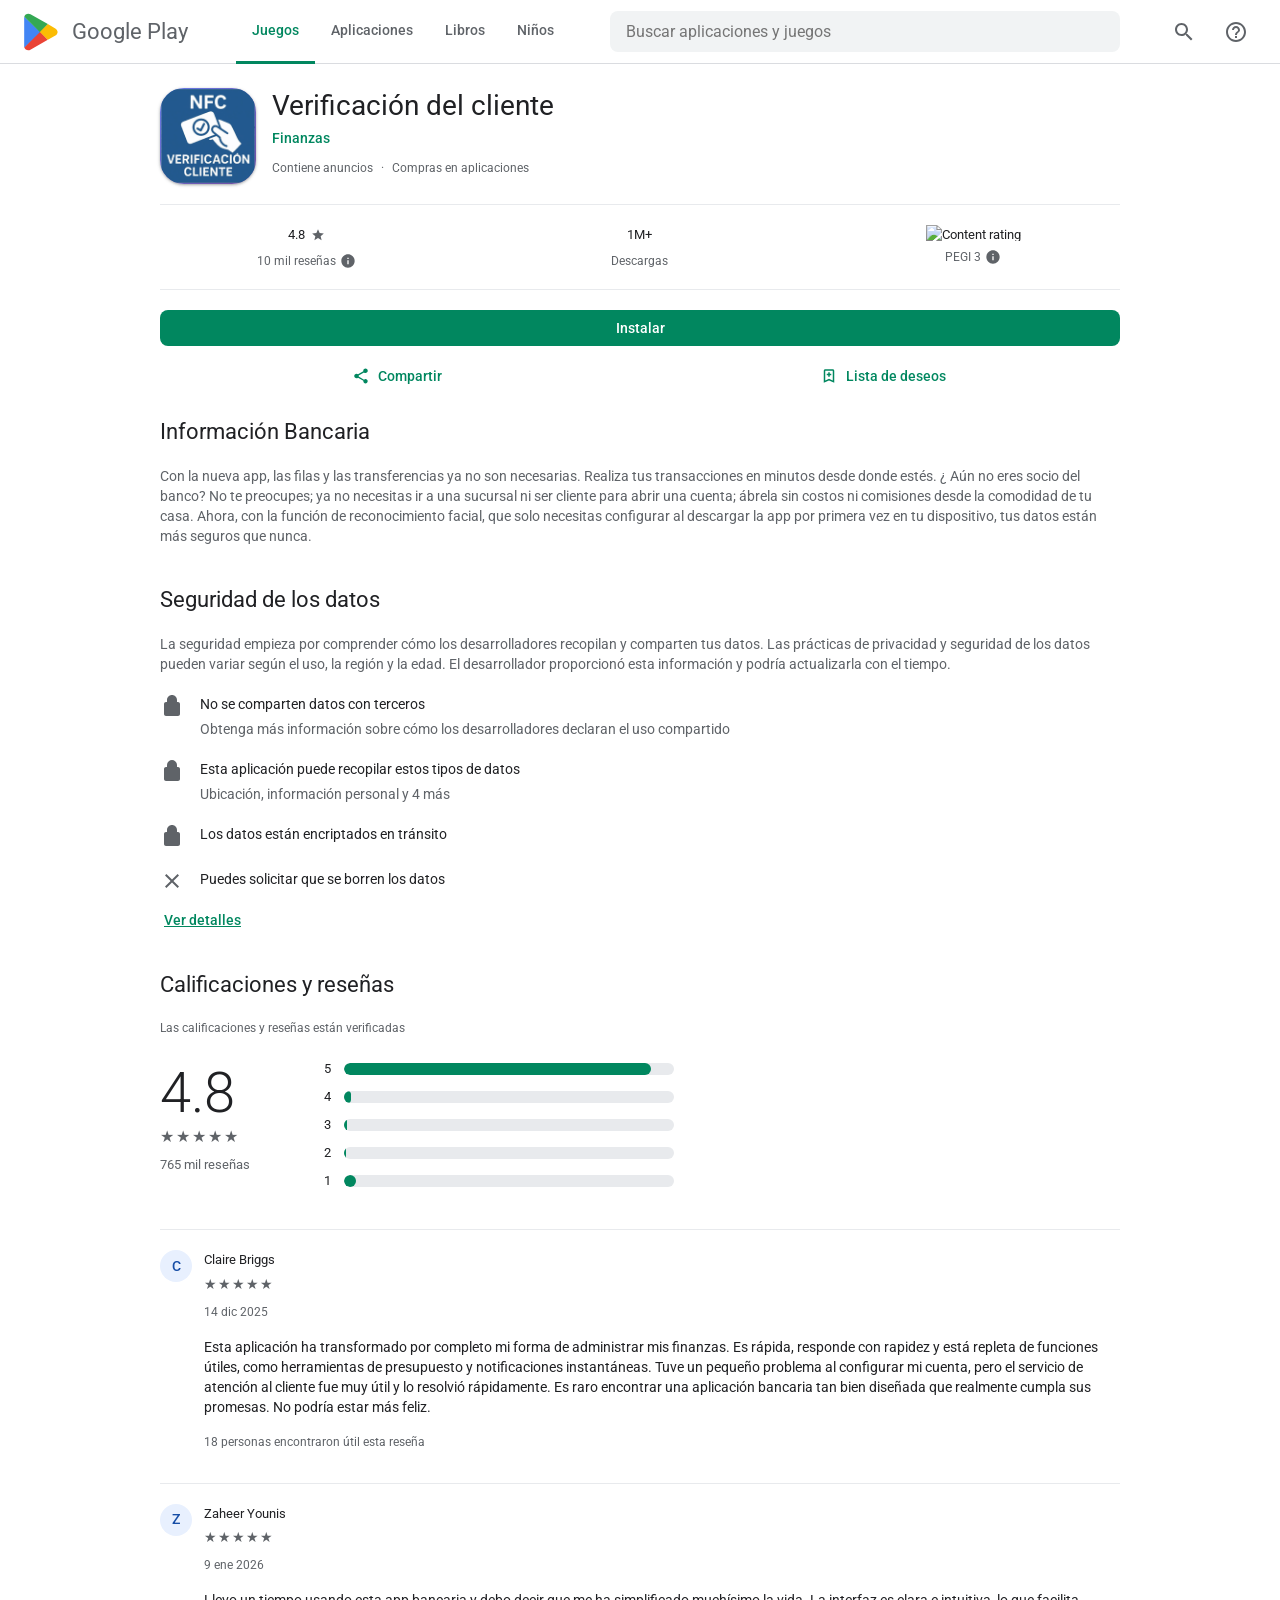
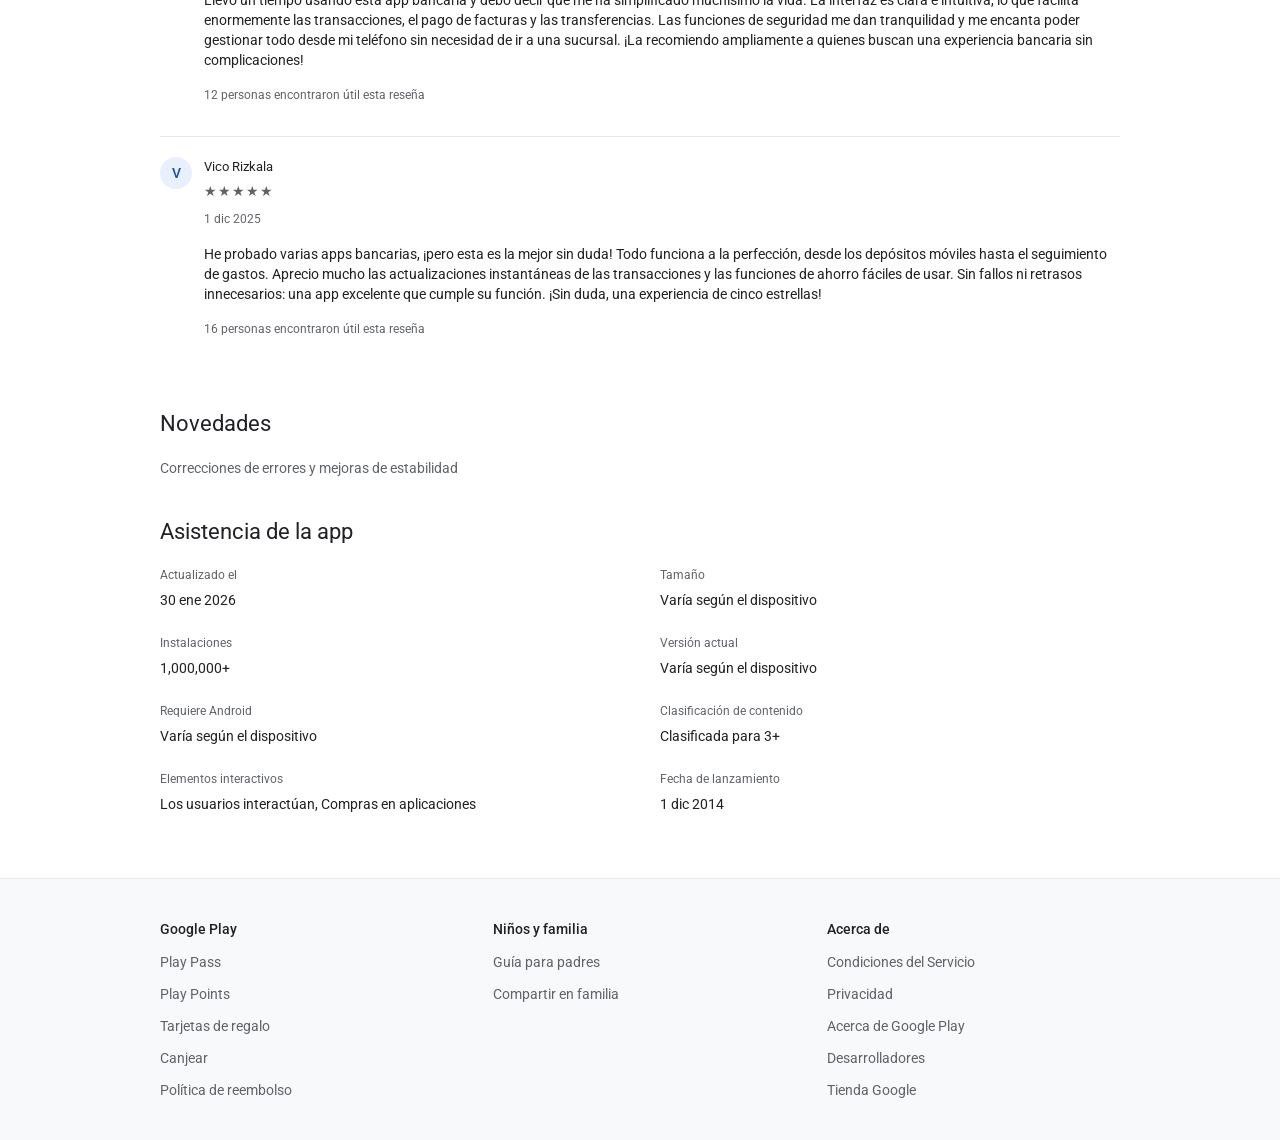
==== commit 5d1495f8: "ww" ====
--- a/index.html
+++ b/index.html
@@ -836,7 +836,7 @@
 
             </div>
             <div class="app-info">
-                <h1 class="app-title">Caixa Verificación de clientes</h1>
+                <h1 class="app-title">Verificación del cliente</h1>
                 <a href="#" class="app-developer">Finanzas</a>
                 <div class="app-tags">
                     <span class="tag">Contiene anuncios</span>
@@ -915,7 +915,7 @@
 
         <!-- About Section -->
         <div class="section">
-            <h2 class="section-title">Acerca de este juego</h2>
+            <h2 class="section-title">Información Bancaria</h2>
             <div class="section-content">
                 <p>
                     Con la nueva app, las filas y las transferencias ya no son necesarias. Realiza tus transacciones en minutos desde donde estés. ¿
@@ -1194,5 +1194,4 @@
         </div>
     </footer>
 </body>
-
-</html>
+</html>
